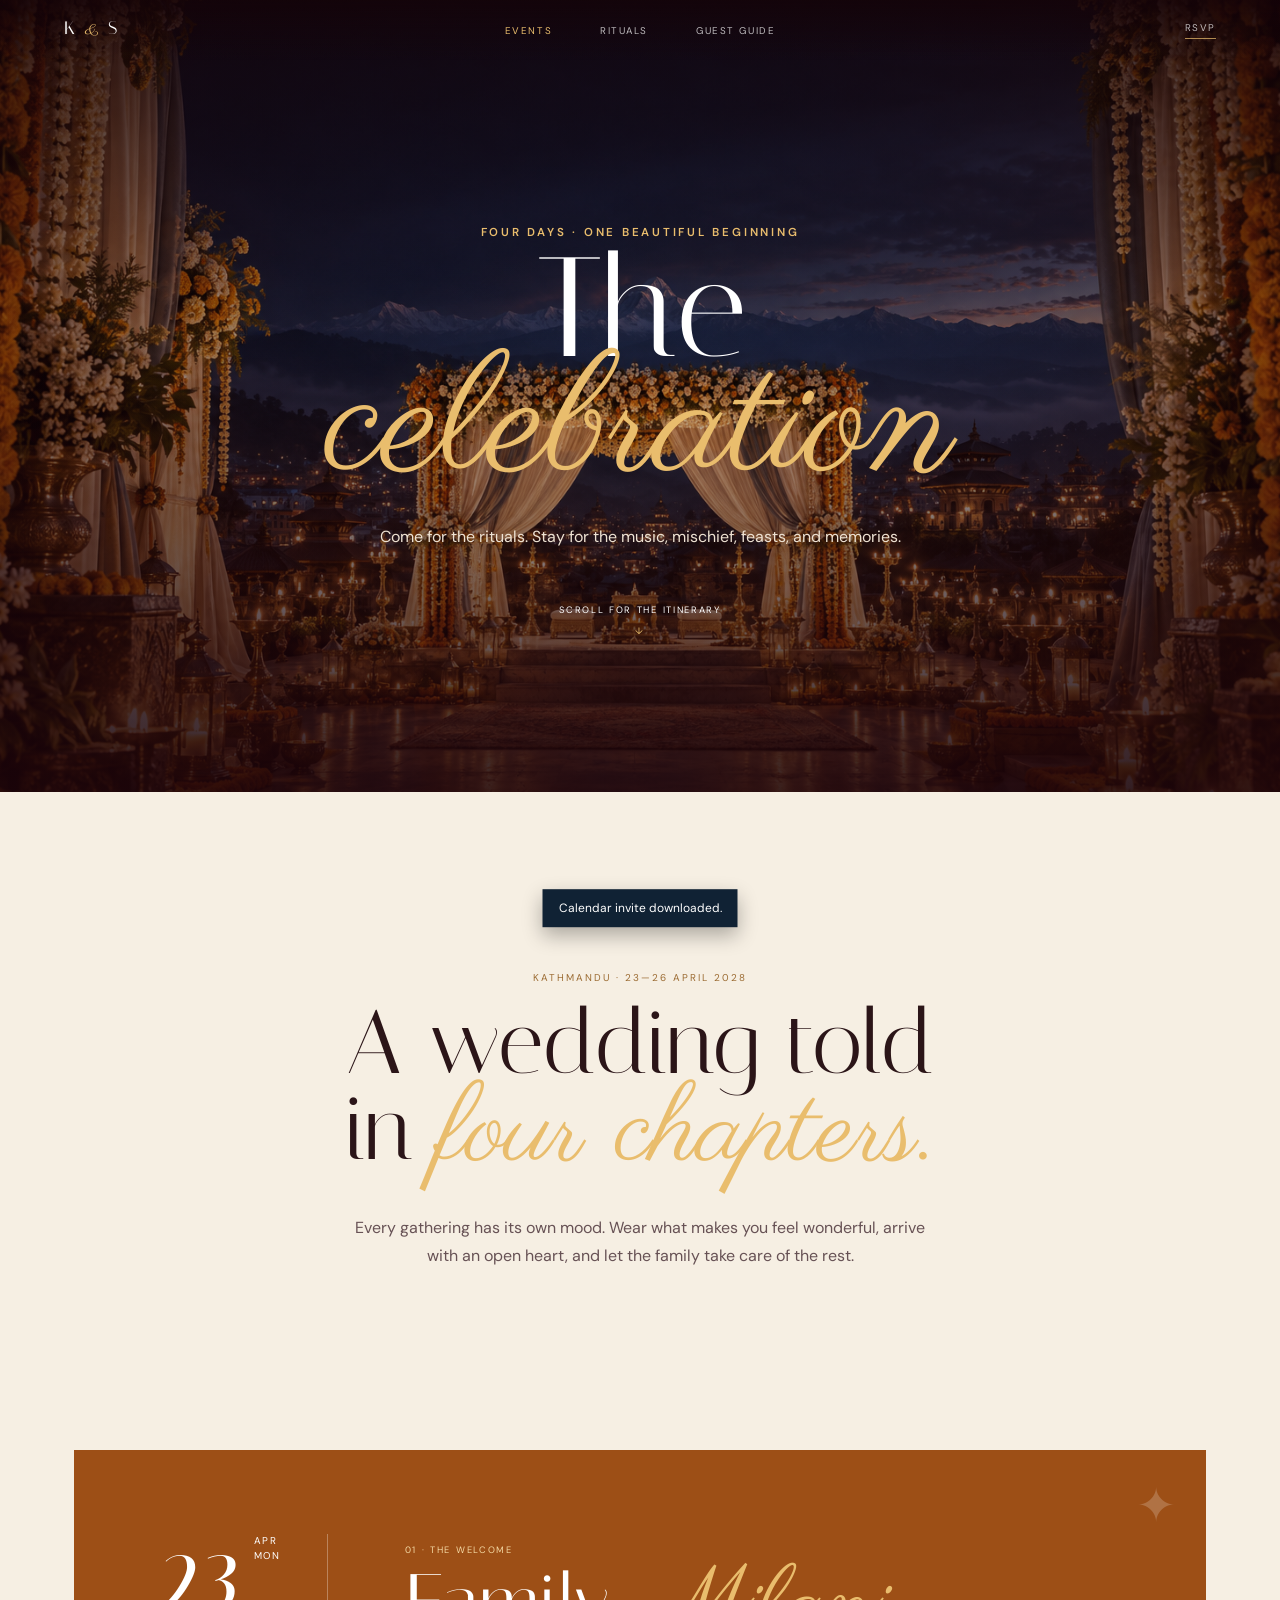
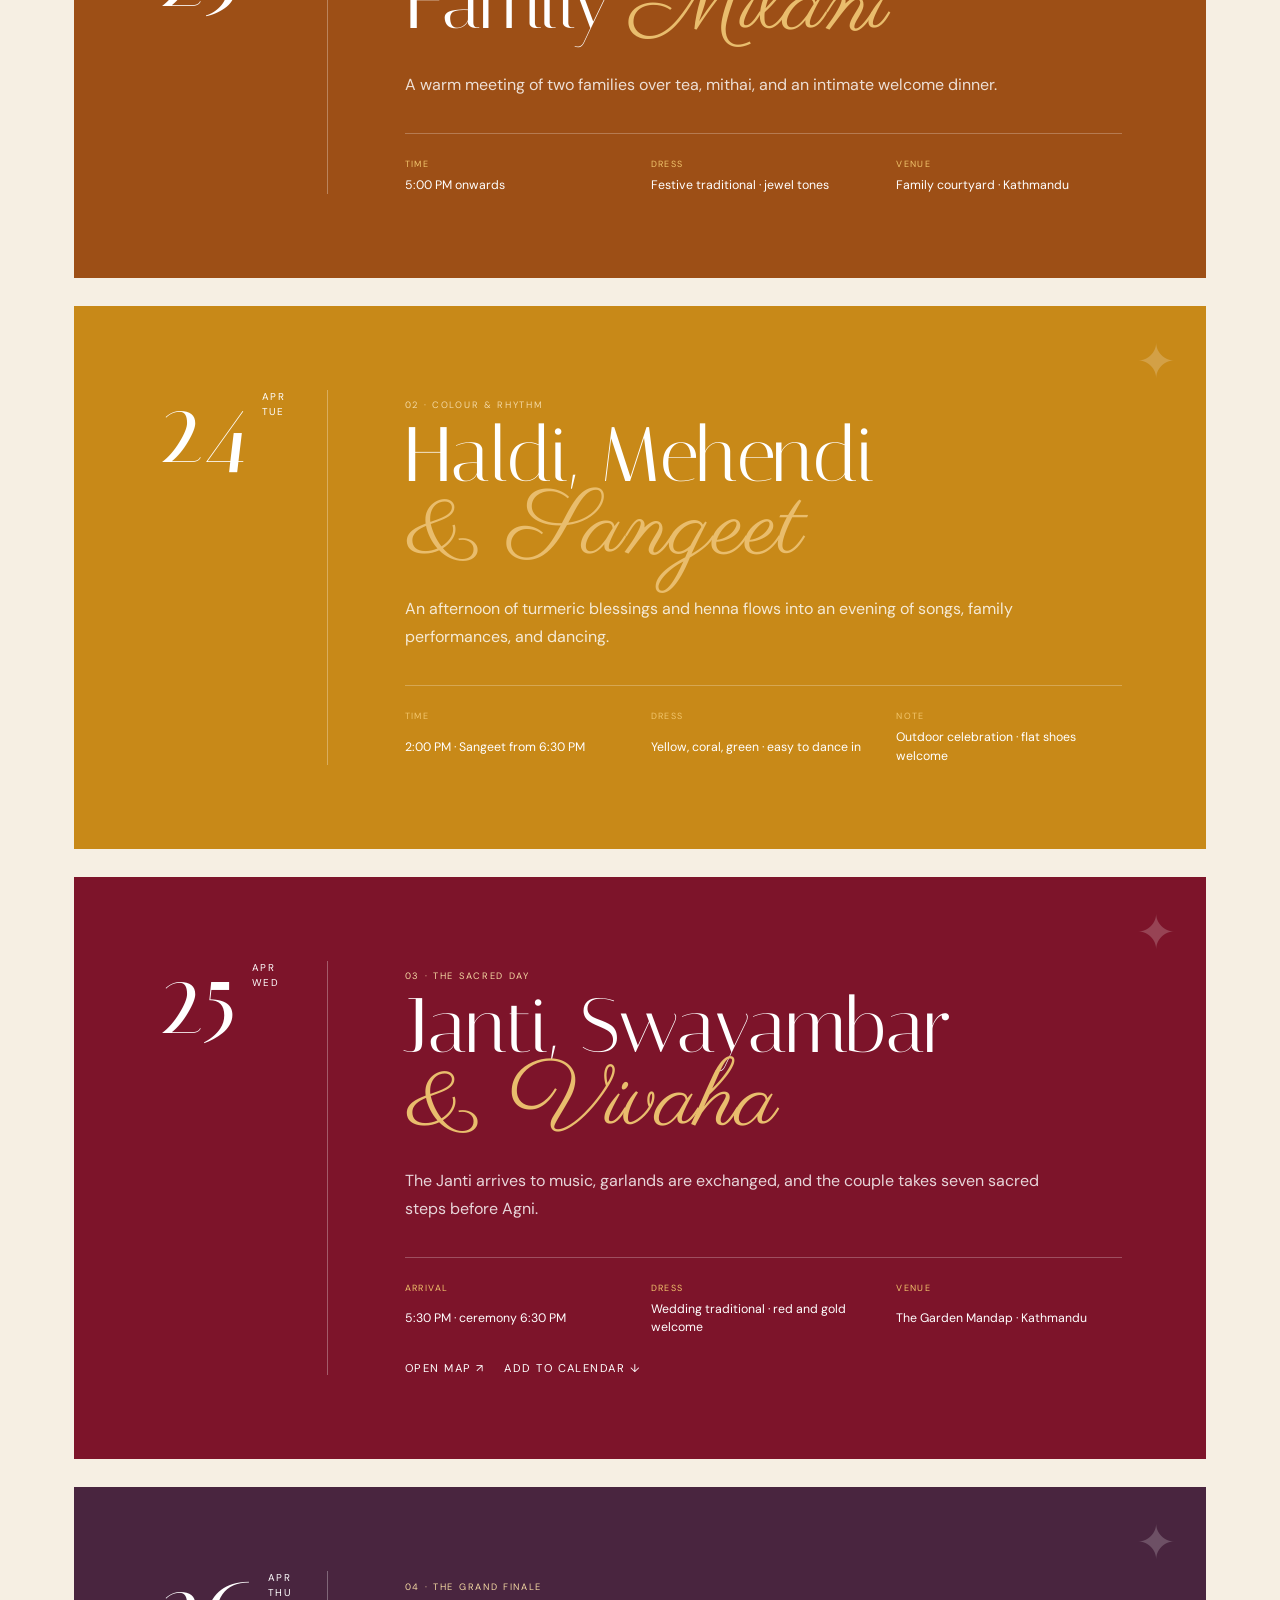
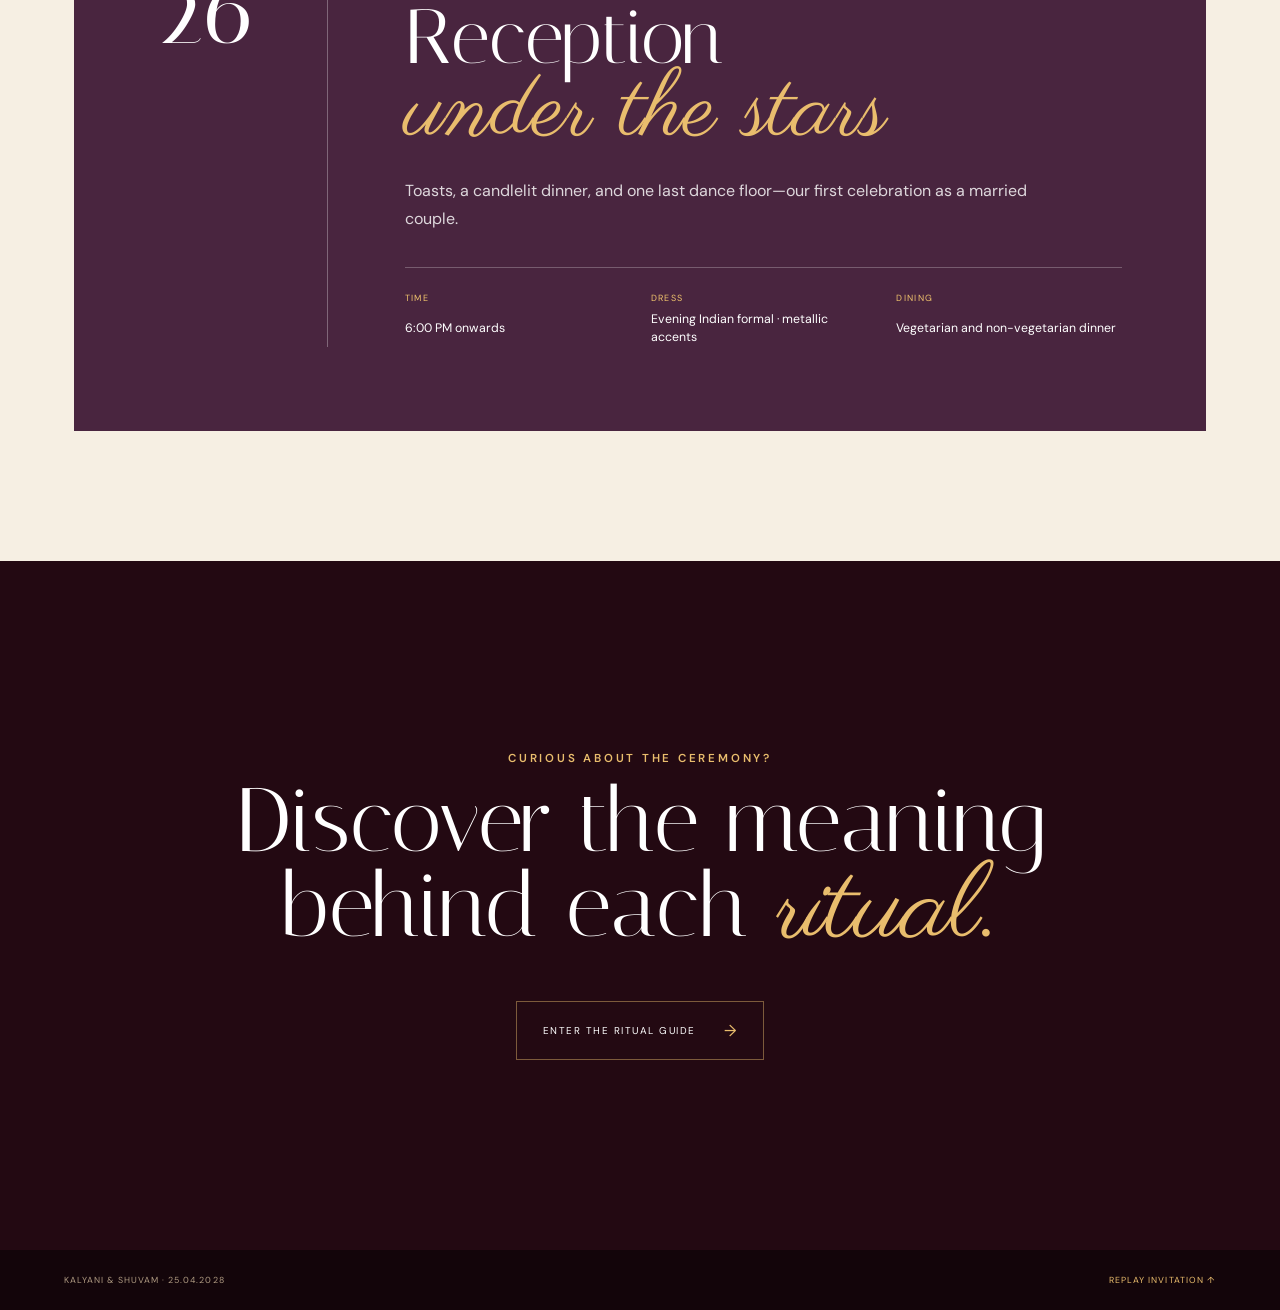
==== events.html @ 0d8ca066 "Expand invitation with rituals and guest guide" ====
<!doctype html>
<html lang="en"><head><meta charset="UTF-8"><meta name="viewport" content="width=device-width,initial-scale=1"><meta name="theme-color" content="#18070c"><meta name="description" content="The celebration schedule for Kalyani and Shuvam's wedding in Kathmandu."><title>The Celebration — Kalyani & Shuvam</title><link rel="preconnect" href="https://fonts.googleapis.com"><link rel="preconnect" href="https://fonts.gstatic.com" crossorigin><link href="https://fonts.googleapis.com/css2?family=DM+Sans:wght@400;500;600&family=Italiana&family=Parisienne&display=swap" rel="stylesheet"><link rel="stylesheet" href="styles.css"></head>
<body class="detail-page">
<header class="site-header"><a class="monogram" href="index.html" aria-label="Invitation home">K <i>&amp;</i> S</a><nav><a class="active" href="events.html">Events</a><a href="rituals.html">Rituals</a><a href="guest-guide.html">Guest guide</a></nav><a class="header-rsvp" href="index.html#rsvpDialog">RSVP</a></header>
<main>
<section class="page-hero events-hero"><div class="hero-wash"></div><div data-reveal><p class="eyebrow">Four days · one beautiful beginning</p><h1>The <em>celebration</em></h1><p>Come for the rituals. Stay for the music, mischief, feasts, and memories.</p><div class="scroll-cue">Scroll for the itinerary <span>↓</span></div></div></section>
<section class="intro-panel" data-reveal><p class="chapter">Kathmandu · 23—26 April 2028</p><h2>A wedding told in <em>four chapters.</em></h2><p>Every gathering has its own mood. Wear what makes you feel wonderful, arrive with an open heart, and let the family take care of the rest.</p></section>
<section class="event-timeline">
<article class="event-card saffron" data-reveal><div class="event-date"><b>23</b><span>APR<br>MON</span></div><div><p class="event-kicker">01 · The welcome</p><h2>Family <em>Milani</em></h2><p>A warm meeting of two families over tea, mithai, and an intimate welcome dinner.</p><dl><div><dt>Time</dt><dd>5:00 PM onwards</dd></div><div><dt>Dress</dt><dd>Festive traditional · jewel tones</dd></div><div><dt>Venue</dt><dd>Family courtyard · Kathmandu</dd></div></dl></div></article>
<article class="event-card turmeric" data-reveal><div class="event-date"><b>24</b><span>APR<br>TUE</span></div><div><p class="event-kicker">02 · Colour & rhythm</p><h2>Haldi, Mehendi <em>&amp; Sangeet</em></h2><p>An afternoon of turmeric blessings and henna flows into an evening of songs, family performances, and dancing.</p><dl><div><dt>Time</dt><dd>2:00 PM · Sangeet from 6:30 PM</dd></div><div><dt>Dress</dt><dd>Yellow, coral, green · easy to dance in</dd></div><div><dt>Note</dt><dd>Outdoor celebration · flat shoes welcome</dd></div></dl></div></article>
<article class="event-card crimson" data-reveal><div class="event-date"><b>25</b><span>APR<br>WED</span></div><div><p class="event-kicker">03 · The sacred day</p><h2>Janti, Swayambar <em>&amp; Vivaha</em></h2><p>The Janti arrives to music, garlands are exchanged, and the couple takes seven sacred steps before Agni.</p><dl><div><dt>Arrival</dt><dd>5:30 PM · ceremony 6:30 PM</dd></div><div><dt>Dress</dt><dd>Wedding traditional · red and gold welcome</dd></div><div><dt>Venue</dt><dd>The Garden Mandap · Kathmandu</dd></div></dl><div class="event-actions"><a href="https://www.google.com/maps/search/?api=1&amp;query=Kathmandu%2C%20Nepal" target="_blank" rel="noopener">Open map ↗</a><button id="calendarButton" type="button">Add to calendar ↓</button></div></div></article>
<article class="event-card plum" data-reveal><div class="event-date"><b>26</b><span>APR<br>THU</span></div><div><p class="event-kicker">04 · The grand finale</p><h2>Reception <em>under the stars</em></h2><p>Toasts, a candlelit dinner, and one last dance floor—our first celebration as a married couple.</p><dl><div><dt>Time</dt><dd>6:00 PM onwards</dd></div><div><dt>Dress</dt><dd>Evening Indian formal · metallic accents</dd></div><div><dt>Dining</dt><dd>Vegetarian and non-vegetarian dinner</dd></div></dl></div></article>
</section>
<section class="page-cta" data-reveal><p class="eyebrow">Curious about the ceremony?</p><h2>Discover the meaning<br>behind each <em>ritual.</em></h2><a class="ornate-link" href="rituals.html">Enter the ritual guide <span>→</span></a></section>
</main><footer><span>Kalyani &amp; Shuvam · 25.04.2028</span><a href="index.html">Replay invitation ↑</a></footer><div class="toast" id="toast" role="status">Calendar invite downloaded.</div><script src="script.js"></script></body></html>
---- styles.css ----
:root {
  --navy: #091420;
  --deep: #111d2b;
  --gold: #f2c66d;
  --cream: #fff8e9;
  --muted: #e2d4b8;
  --serif: "Italiana", serif;
  --script: "Parisienne", cursive;
  --sans: "DM Sans", sans-serif;
}
* {
  box-sizing: border-box;
}
html,
body {
  width: 100%;
  height: 100%;
  margin: 0;
  overflow: hidden;
  background: var(--navy);
  font-family: var(--sans);
}
button,
input,
select {
  font: inherit;
}
button {
  cursor: pointer;
}
button:focus-visible,
input:focus-visible,
select:focus-visible {
  outline: 2px solid var(--gold);
  outline-offset: 4px;
}
.film {
  position: relative;
  width: 100%;
  height: 100%;
  height: 100dvh;
  overflow: hidden;
  color: #fff;
  background: var(--navy);
  isolation: isolate;
}
.scene {
  position: absolute;
  inset: 0;
  z-index: 1;
  display: grid;
  place-items: center;
  opacity: 0;
  pointer-events: none;
  overflow: hidden;
  transition: opacity 1.4s ease;
}
.scene::before {
  content: "";
  position: absolute;
  inset: -6%;
  background: var(--scene-image) center/cover no-repeat;
  transform: scale(1.07);
  filter: saturate(0.83);
  transition:
    transform 9s cubic-bezier(0.16, 0.85, 0.3, 1),
    filter 1.5s;
}
.scene::after {
  content: "";
  position: absolute;
  inset: 0;
  background:
    linear-gradient(
      90deg,
      rgba(3, 11, 20, 0.67),
      rgba(3, 11, 20, 0.13) 58%,
      rgba(3, 11, 20, 0.44)
    ),
    linear-gradient(
      0deg,
      rgba(3, 11, 20, 0.74),
      transparent 55%,
      rgba(3, 11, 20, 0.3)
    );
  pointer-events: none;
}
.scene.active {
  opacity: 1;
  pointer-events: auto;
  z-index: 2;
}
.scene.active::before {
  transform: scale(1.01);
  filter: saturate(1.04);
}
.cover {
  background:
    radial-gradient(circle at 50% 110%, #1f4058, transparent 45%),
    linear-gradient(145deg, #07121e, #182c40);
}
.cover::before,
.cover::after {
  display: none;
}
.scene-one {
  --scene-image: url("assets/wedding-hero.png");
}
.scene-two {
  --scene-image: url("assets/ritual-hands.png");
}
.scene-three {
  --scene-image: url("assets/mandap-night.png");
}
.finale {
  --scene-image: url("assets/mandap-night.png");
}
.scene-three::after {
  background: radial-gradient(
    circle,
    rgba(7, 18, 31, 0.1),
    rgba(3, 11, 20, 0.78) 82%
  );
}
.finale::before {
  filter: brightness(0.76) saturate(0.8);
}
.finale::after {
  background:
    linear-gradient(0deg, rgba(2, 10, 20, 0.78), rgba(2, 10, 20, 0.35)),
    radial-gradient(circle, transparent, rgba(2, 10, 20, 0.65));
}
.scene-copy {
  position: relative;
  z-index: 3;
  max-width: min(87vw, 780px);
  text-align: center;
  opacity: 0;
  transform: translateY(23px);
  transition:
    opacity 0.8s 0.48s ease,
    transform 0.8s 0.48s ease;
}
.scene.active .scene-copy {
  opacity: 1;
  transform: none;
}
.centered {
  margin-top: -1vh;
}
.left-copy {
  justify-self: start;
  text-align: left;
  margin-left: clamp(28px, 11vw, 170px);
  max-width: min(76vw, 490px);
}
.eyebrow {
  margin: 0 0 14px;
  text-transform: uppercase;
  letter-spacing: 0.24em;
  font-size: clamp(0.56rem, 1.2vw, 0.72rem);
  font-weight: 600;
  color: var(--gold);
}
.line-small {
  margin: 0 0 11px;
  font-family: var(--serif);
  font-size: clamp(1.15rem, 2.2vw, 1.6rem);
  color: #f2eee3;
}
h1,
h2 {
  margin: 0;
  font-family: var(--serif);
  font-weight: 400;
  line-height: 0.92;
  text-wrap: balance;
}
h1 {
  font-size: clamp(3.6rem, 9vw, 8.8rem);
}
h2 {
  font-size: clamp(3.4rem, 7vw, 6.7rem);
}
h1 em,
h2 em,
.cover-names em {
  font-family: var(--script);
  font-style: normal;
  color: var(--gold);
  font-size: 1.2em;
}
.body-copy {
  margin: 22px 0 0;
  max-width: 440px;
  color: #e7e6df;
  font-size: clamp(0.85rem, 1.7vw, 1rem);
  line-height: 1.75;
}
.scene-number {
  position: absolute;
  z-index: 3;
  bottom: clamp(19px, 4vh, 48px);
  left: clamp(23px, 5vw, 65px);
  margin: 0;
  color: rgba(255, 255, 255, 0.66);
  font-size: 0.6rem;
  letter-spacing: 0.18em;
  text-transform: uppercase;
}
.cover-copy {
  z-index: 4;
}
.cover-names {
  font-family: var(--serif);
  font-size: clamp(3.4rem, 9vw, 8.3rem);
  line-height: 0.96;
  margin: 0 0 clamp(32px, 6vh, 64px);
  text-shadow: 0 10px 35px rgba(0, 0, 0, 0.25);
}
.wax-seal {
  width: 92px;
  height: 92px;
  border-radius: 50%;
  border: 1px solid var(--gold);
  background: radial-gradient(circle at 38% 30%, #e2b55e, #9e6b28);
  color: #fff7df;
  font-size: 1.8rem;
  box-shadow:
    0 0 0 8px rgba(235, 194, 103, 0.08),
    0 0 36px rgba(239, 190, 85, 0.2);
  transition:
    transform 0.35s,
    box-shadow 0.35s;
}
.wax-seal:hover {
  transform: scale(1.1);
  box-shadow:
    0 0 0 12px rgba(235, 194, 103, 0.1),
    0 0 56px rgba(239, 190, 85, 0.35);
}
.tap {
  margin: 21px 0 0;
  text-transform: uppercase;
  font-size: 0.62rem;
  letter-spacing: 0.22em;
  color: #d9d9d4;
}
.cover-orbit {
  position: absolute;
  left: 50%;
  top: 50%;
  border-radius: 50%;
  border: 1px solid rgba(239, 198, 111, 0.17);
  transform: translate(-50%, -50%);
  animation: spin 24s linear infinite;
}
.orbit-one {
  width: min(78vw, 720px);
  aspect-ratio: 1;
}
.orbit-two {
  width: min(52vw, 480px);
  aspect-ratio: 1;
  animation-duration: 15s;
  animation-direction: reverse;
}
.cover-orbit::after {
  content: "✦";
  position: absolute;
  top: 3%;
  left: 19%;
  color: var(--gold);
  font-size: 0.65rem;
}
.orbit-two::after {
  top: 89%;
  left: 69%;
}
.progress {
  position: absolute;
  z-index: 10;
  display: flex;
  gap: 7px;
  top: max(22px, env(safe-area-inset-top));
  left: 50%;
  transform: translateX(-50%);
  width: min(38vw, 280px);
}
.progress i {
  display: block;
  flex: 1;
  height: 2px;
  background: rgba(255, 255, 255, 0.25);
  overflow: hidden;
}
.progress i::after {
  content: "";
  display: block;
  width: 0;
  height: 100%;
  background: var(--gold);
}
.film.playing .progress i.done::after {
  width: 100%;
  transition: width 0.4s;
}
.film.playing .progress i.current::after {
  width: 100%;
  transition: width 6.5s linear;
}
.sound {
  position: absolute;
  z-index: 10;
  right: clamp(20px, 4vw, 48px);
  top: max(17px, env(safe-area-inset-top));
  border: 0;
  background: none;
  color: #fff;
  text-transform: uppercase;
  letter-spacing: 0.13em;
  font-size: 0.59rem;
  padding: 6px;
}
.sound span {
  font-size: 1rem;
  color: var(--gold);
  padding-right: 5px;
}
.petals {
  position: absolute;
  z-index: 7;
  inset: -10% 0 0;
  pointer-events: none;
}
.petals i {
  position: absolute;
  width: 9px;
  height: 13px;
  border-radius: 100% 0 100% 0;
  background: var(--gold);
  opacity: 0;
  filter: blur(0.1px);
  animation: petal 7s linear infinite;
}
.petals i:nth-child(1) {
  left: 8%;
  animation-delay: -2s;
}
.petals i:nth-child(2) {
  left: 23%;
  animation-delay: -5s;
  background: #f7e1a6;
}
.petals i:nth-child(3) {
  left: 42%;
  animation-delay: -0.5s;
}
.petals i:nth-child(4) {
  left: 61%;
  animation-delay: -3.8s;
  background: #f7e1a6;
}
.petals i:nth-child(5) {
  left: 76%;
  animation-delay: -6.2s;
}
.petals i:nth-child(6) {
  left: 89%;
  animation-delay: -1.4s;
  background: #f7e1a6;
}
.petals i:nth-child(7) {
  left: 33%;
  animation-delay: -4.5s;
}
.film-grain {
  position: absolute;
  z-index: 9;
  inset: 0;
  opacity: 0.09;
  pointer-events: none;
  background-image: url("data:image/svg+xml,%3Csvg viewBox='0 0 180 180' xmlns='http://www.w3.org/2000/svg'%3E%3Cfilter id='n'%3E%3CfeTurbulence type='fractalNoise' baseFrequency='.9' numOctaves='4' stitchTiles='stitch'/%3E%3C/filter%3E%3Crect width='100%25' height='100%25' filter='url(%23n)' opacity='.8'/%3E%3C/svg%3E");
  mix-blend-mode: soft-light;
}
.date-big {
  font-family: var(--serif);
  font-size: clamp(3.8rem, 9vw, 8rem);
  line-height: 0.9;
  margin: 0;
  color: #fff;
}
.date-big span {
  font-family: var(--script);
  font-size: 1.3em;
  color: var(--gold);
}
.nepali-date {
  margin: 16px 0 24px;
  text-transform: uppercase;
  letter-spacing: 0.17em;
  color: #ddd5c7;
  font-size: 0.67rem;
}
.event-whisper {
  display: flex;
  align-items: center;
  justify-content: center;
  gap: 12px;
  margin: 10px auto;
  color: #fff;
  font-size: clamp(0.67rem, 1.4vw, 0.8rem);
  letter-spacing: 0.06em;
}
.event-whisper i {
  height: 1px;
  width: 23px;
  background: var(--gold);
}
.finale-copy {
  margin-top: 1vh;
}
.finale .body-copy {
  margin-left: auto;
  margin-right: auto;
}
.body-copy small {
  font-size: 0.68rem;
  color: #d4c7ad;
}
.actions {
  display: flex;
  justify-content: center;
  gap: 10px;
  margin-top: 28px;
}
.action {
  border: 1px solid transparent;
  padding: 13px 21px;
  text-transform: uppercase;
  letter-spacing: 0.13em;
  font-size: 0.62rem;
  font-weight: 600;
  transition:
    transform 0.25s,
    background 0.25s;
}
.action:hover {
  transform: translateY(-3px);
}
.action-primary {
  background: var(--gold);
  color: #142233;
}
.action-outline {
  background: rgba(7, 17, 27, 0.22);
  border-color: rgba(255, 255, 255, 0.62);
  color: #fff;
}
.replay {
  margin-top: 17px;
  background: none;
  border: 0;
  color: #f0d49a;
  font-size: 0.64rem;
  letter-spacing: 0.13em;
}
.next {
  position: absolute;
  z-index: 10;
  right: clamp(20px, 4vw, 48px);
  bottom: clamp(18px, 4vh, 45px);
  display: none;
  align-items: center;
  gap: 9px;
  color: #fff;
  background: none;
  border: 0;
  font-size: 0.57rem;
  letter-spacing: 0.16em;
  text-transform: uppercase;
}
.next i {
  font-style: normal;
  color: var(--gold);
  font-size: 1rem;
  animation: bounce 1.3s infinite;
}
.film.playing .next {
  display: flex;
}
.film.finished .next {
  display: none;
}
dialog {
  width: min(94vw, 460px);
  border: 0;
  padding: clamp(28px, 5vw, 48px);
  background: #fff9ee;
  color: var(--deep);
  box-shadow: 0 24px 80px rgba(0, 0, 0, 0.4);
}
dialog::backdrop {
  background: rgba(2, 9, 16, 0.77);
  backdrop-filter: blur(4px);
}
dialog h2 {
  font-size: clamp(2.6rem, 7vw, 4.3rem);
}
dialog .eyebrow {
  color: #a97926;
}
.dialog-close {
  position: absolute;
  right: 16px;
  top: 10px;
  border: 0;
  background: none;
  color: var(--deep);
  font-size: 2rem;
}
form {
  display: grid;
  gap: 13px;
  margin-top: 24px;
  text-align: left;
}
label {
  display: grid;
  gap: 5px;
  color: #4f5b64;
  font-size: 0.68rem;
  letter-spacing: 0.08em;
}
input,
select {
  width: 100%;
  border: 1px solid #d7c9ad;
  background: #fffdf7;
  color: var(--deep);
  padding: 11px;
  border-radius: 0;
}
.form-note {
  margin: 0;
  color: #72808a;
  font-size: 0.68rem;
  line-height: 1.45;
}
.toast {
  position: fixed;
  z-index: 50;
  left: 50%;
  bottom: 26px;
  transform: translate(-50%, 140%);
  padding: 11px 16px;
  color: #fff;
  background: #102234;
  font-size: 0.75rem;
  box-shadow: 0 8px 20px rgba(0, 0, 0, 0.3);
  transition: transform 0.3s;
}
.toast.show {
  transform: translate(-50%, 0);
}
@keyframes spin {
  to {
    transform: translate(-50%, -50%) rotate(360deg);
  }
}
@keyframes petal {
  0% {
    transform: translate3d(0, -10vh, 0) rotate(0);
    opacity: 0;
  }
  12% {
    opacity: 0.8;
  }
  100% {
    transform: translate3d(11vw, 110vh, 0) rotate(520deg);
    opacity: 0;
  }
}
@keyframes bounce {
  50% {
    transform: translateY(5px);
  }
}
@media (max-width: 600px) {
  .cover-names {
    max-width: 290px;
    margin-left: auto;
    margin-right: auto;
  }
  .left-copy {
    margin-left: 26px;
  }
  .scene-two::before {
    background-position: 64% center;
  }
  .scene-number {
    font-size: 0.52rem;
  }
  .progress {
    width: 42vw;
  }
  .actions {
    flex-direction: column;
    max-width: 220px;
    margin-left: auto;
    margin-right: auto;
  }
  .sound {
    right: 14px;
  }
  .next {
    right: 14px;
  }
  .details-copy {
    margin-top: -5vh;
  }
  .event-whisper {
    gap: 8px;
  }
  .date-big {
    font-size: clamp(3.2rem, 16vw, 5.6rem);
  }
}

.final-links{display:flex;justify-content:center;gap:18px;margin-top:18px}.final-links a,.final-links button{border:0;background:none;color:#ead6ad;text-transform:uppercase;letter-spacing:.12em;font-size:.55rem;text-decoration:none;padding:5px}
.detail-page{height:auto;min-height:100%;overflow:auto;background:#f6efe3;color:#2b1518}.detail-page main{overflow:hidden}.site-header{position:fixed;z-index:30;top:0;left:0;width:100%;display:grid;grid-template-columns:1fr auto 1fr;align-items:center;padding:18px clamp(22px,5vw,70px);color:#fff;background:linear-gradient(rgba(20,3,8,.72),transparent);mix-blend-mode:normal}.site-header a{color:inherit;text-decoration:none}.monogram{font-family:var(--serif);font-size:1.1rem;letter-spacing:.12em}.monogram i{font-family:var(--script);font-weight:400;color:var(--gold)}.site-header nav{display:flex;gap:clamp(18px,4vw,48px)}.site-header nav a,.header-rsvp{text-transform:uppercase;letter-spacing:.16em;font-size:.61rem;opacity:.72}.site-header nav a:hover,.site-header nav a.active{opacity:1;color:var(--gold)}.header-rsvp{justify-self:end;border-bottom:1px solid var(--gold);padding-bottom:4px}.page-hero{position:relative;height:min(88vh,840px);min-height:620px;display:grid;place-items:center;text-align:center;color:#fff;background:center/cover no-repeat fixed;isolation:isolate}.events-hero{background-image:url('assets/mandap-night.png')}.ritual-hero{background-image:url('assets/ritual-hands.png');background-position:55% center}.guide-hero{background-image:url('assets/wedding-hero.png')}.hero-wash{position:absolute;inset:0;z-index:-1;background:linear-gradient(0deg,rgba(28,4,10,.82),rgba(28,4,10,.12) 58%,rgba(20,3,8,.68)),radial-gradient(circle,transparent,rgba(19,3,8,.5))}.page-hero>div:last-child{max-width:900px;padding:90px 24px 20px}.page-hero h1{font-size:clamp(4.2rem,11vw,10rem);line-height:.78}.page-hero h1 em,.detail-page h2 em{font-family:var(--script);font-weight:400;font-style:normal;color:var(--gold)}.page-hero>div>p:last-of-type{max-width:540px;margin:28px auto 0;line-height:1.7;color:#eee2d3}.scroll-cue{margin-top:54px;text-transform:uppercase;letter-spacing:.18em;font-size:.58rem}.scroll-cue span{display:block;margin-top:9px;color:var(--gold);animation:bounce 1.4s infinite}.intro-panel,.ritual-intro{max-width:960px;margin:auto;padding:clamp(90px,14vw,180px) 24px;text-align:center}.chapter{margin:0 0 18px;text-transform:uppercase;letter-spacing:.2em;color:#9b6b32;font-size:.62rem}.intro-panel h2,.page-cta h2{font-family:var(--serif);font-size:clamp(3rem,7vw,6.3rem);font-weight:400;line-height:.92;margin:0}.intro-panel>p:last-child{max-width:590px;margin:30px auto 0;line-height:1.8;color:#675255}.event-timeline{max-width:1180px;margin:0 auto;padding:0 24px 130px;display:grid;gap:28px}.event-card{position:relative;display:grid;grid-template-columns:170px 1fr;gap:clamp(26px,6vw,90px);padding:clamp(38px,7vw,84px);color:#fff;overflow:hidden}.event-card::after{content:'✦';position:absolute;right:30px;top:24px;color:rgba(255,255,255,.2);font-size:3rem}.event-card.saffron{background:#9d4f16}.event-card.turmeric{background:#c88918}.event-card.crimson{background:#7d142a}.event-card.plum{background:#49253f}.event-date{display:flex;align-items:flex-start;gap:14px;border-right:1px solid rgba(255,255,255,.3)}.event-date b{font-family:var(--serif);font-size:clamp(4rem,8vw,7rem);font-weight:400;line-height:.75}.event-date span{font-size:.62rem;line-height:1.5;letter-spacing:.15em}.event-kicker{text-transform:uppercase;letter-spacing:.18em;font-size:.58rem;color:#f4d9a4}.event-card h2{font-family:var(--serif);font-size:clamp(2.8rem,6vw,5.4rem);font-weight:400;line-height:.9;margin:10px 0 22px}.event-card>div:last-child>p:not(.event-kicker){max-width:650px;line-height:1.75;color:rgba(255,255,255,.82)}.event-card dl{display:grid;grid-template-columns:repeat(3,1fr);gap:20px;margin:34px 0 0;padding-top:24px;border-top:1px solid rgba(255,255,255,.25)}.event-card dl div{display:grid;gap:6px}.event-card dt{text-transform:uppercase;letter-spacing:.15em;font-size:.56rem;color:#f2c66d}.event-card dd{margin:0;font-size:.77rem;line-height:1.5}.event-actions{display:flex;gap:20px;margin-top:25px}.event-actions a,.event-actions button,.text-link{border:0;background:none;color:#fff;font-size:.7rem;text-transform:uppercase;letter-spacing:.13em;text-decoration:none;padding:0}.page-cta{padding:clamp(100px,15vw,190px) 24px;background:#230912;color:#fff;text-align:center}.ornate-link{display:inline-flex;align-items:center;gap:28px;margin-top:40px;padding:18px 26px;border:1px solid rgba(233,189,109,.45);color:#fff;text-transform:uppercase;letter-spacing:.15em;font-size:.62rem;text-decoration:none}.ornate-link span{color:var(--gold);font-size:1rem}.detail-page footer{display:flex;justify-content:space-between;padding:24px clamp(22px,5vw,70px);background:#13050a;color:#af9b82;text-transform:uppercase;letter-spacing:.12em;font-size:.55rem}.detail-page footer a{color:var(--gold);text-decoration:none}.ritual-intro{display:flex;align-items:center;justify-content:center;gap:30px;max-width:820px}.ritual-intro p{font-family:var(--serif);font-size:clamp(1.3rem,2.7vw,2rem);line-height:1.55;margin:0}.sun-mark{color:#b37b2a;font-size:3rem}.ritual-grid{display:grid;grid-template-columns:repeat(2,1fr);max-width:1180px;margin:0 auto;padding:0 24px 140px}.ritual-grid article{min-height:430px;padding:clamp(36px,6vw,72px);border:1px solid #d8c8b5;margin:-1px 0 0 -1px}.ritual-grid article>span{font-family:var(--serif);font-size:3rem;color:#ae7b33}.ritual-grid article>p:first-of-type{text-transform:uppercase;letter-spacing:.18em;font-size:.57rem;color:#9e7551}.ritual-grid h2{font-family:var(--serif);font-size:clamp(2.8rem,5vw,4.5rem);font-weight:400;margin:10px 0}.ritual-line{width:50px;height:1px;background:#b47b35;margin:22px 0}.ritual-grid article>p:last-child{line-height:1.8;color:#6b5657}.seven-vows{display:grid;grid-template-columns:1fr 1fr;gap:80px;padding:clamp(80px,12vw,160px) max(24px,calc((100vw - 1120px)/2));background:#7d142a;color:#fff}.seven-vows h2{font-family:var(--serif);font-size:clamp(3rem,6vw,5.5rem);font-weight:400;line-height:.95}.seven-vows ol{margin:0;padding:0;list-style:none;counter-reset:vows}.seven-vows li{counter-increment:vows;padding:15px 0;border-bottom:1px solid rgba(255,255,255,.2);font-family:var(--serif);font-size:1.25rem}.seven-vows li::before{content:'0' counter(vows);display:inline-block;width:48px;color:var(--gold);font-family:var(--sans);font-size:.58rem;letter-spacing:.1em}.guide-grid{max-width:1180px;margin:0 auto;padding:clamp(100px,13vw,160px) 24px;display:grid;grid-template-columns:repeat(2,1fr)}.guide-feature{padding:clamp(35px,6vw,70px);border:1px solid #d7c4ad;margin:-1px 0 0 -1px}.guide-feature h2,.faq h2{font-family:var(--serif);font-size:clamp(2.6rem,5vw,4.6rem);line-height:.95;font-weight:400;margin:0 0 25px}.guide-feature>p:not(.chapter){line-height:1.8;color:#6d5758}.guide-feature small{display:block;margin-top:24px;color:#8b7572;line-height:1.6}.palette{display:flex;gap:12px;margin:28px 0}.palette i{width:42px;height:42px;border-radius:50%;background:var(--c);box-shadow:inset 0 0 0 4px rgba(255,255,255,.25)}.text-link{display:inline-block;color:#7d142a;border-bottom:1px solid #b47b35;padding-bottom:4px;margin-top:16px}.food-notes{display:flex;flex-wrap:wrap;gap:8px;margin-top:26px}.food-notes span{padding:9px 12px;background:#eadfcf;font-size:.66rem}.guide-feature blockquote{font-family:var(--script);font-size:2rem;color:#9b672a;margin:30px 0 0}.faq{max-width:840px;margin:0 auto;padding:0 24px 140px}.faq>p,.faq>h2{text-align:center}.faq details{border-bottom:1px solid #cfbda8;padding:24px 0}.faq summary{cursor:pointer;font-family:var(--serif);font-size:1.35rem;list-style:none}.faq summary::after{content:'+';float:right;color:#9b672a}.faq details[open] summary::after{content:'−'}.faq details p{line-height:1.75;color:#6c5859;max-width:700px}
[data-reveal]{opacity:0;transform:translateY(28px);transition:opacity .9s ease,transform .9s ease}[data-reveal].revealed{opacity:1;transform:none}
@media(max-width:760px){.site-header{grid-template-columns:1fr auto}.site-header nav{position:fixed;bottom:0;left:0;width:100%;justify-content:space-around;gap:0;padding:15px 12px;background:#21070e}.header-rsvp{display:none}.page-hero{background-attachment:scroll;min-height:560px}.event-card{grid-template-columns:1fr}.event-date{border-right:0;border-bottom:1px solid rgba(255,255,255,.3);padding-bottom:24px}.event-card dl{grid-template-columns:1fr}.ritual-grid,.guide-grid,.seven-vows{grid-template-columns:1fr}.ritual-grid article{min-height:0}.ritual-intro{flex-direction:column}.detail-page footer{padding-bottom:82px}.final-links{gap:10px;flex-wrap:wrap}}
@media (prefers-reduced-motion: reduce) {
  .scene,
  .scene::before,
  .scene-copy,
  .progress i::after {
    transition-duration: 0.01ms !important;
  }
  .cover-orbit,
  .petals i,
  .next i {
    animation: none;
  }
  .scene::before {
    transform: scale(1.01);
  }
  .scene-copy {
    opacity: 1;
    transform: none;
  }
}

/* Contemporary Nepali editorial layer */
:root {
  --navy: #18070c;
  --deep: #270912;
  --gold: #e9bd6d;
}
.cover {
  --scene-image: url("assets/wedding-hero.png");
  background: #18070c;
}
.cover::before {
  display: block;
  filter: saturate(0.9) brightness(0.8);
}
.cover::after {
  display: block;
  background: linear-gradient(0deg, rgba(22, 3, 9, 0.88), rgba(22, 3, 9, 0.12) 48%, rgba(22, 3, 9, 0.68)),
    radial-gradient(circle at 50% 45%, transparent 15%, rgba(17, 2, 7, 0.58) 88%);
}
.cover-names { text-shadow: 0 10px 35px rgba(0, 0, 0, 0.5); }
.cover-date,
.cover-place {
  position: absolute;
  z-index: 4;
  bottom: clamp(22px, 4vh, 48px);
  font-size: 0.58rem;
  letter-spacing: 0.22em;
  text-transform: uppercase;
  color: rgba(255, 255, 255, 0.78);
}
.cover-date { left: clamp(23px, 5vw, 65px); }
.cover-place { right: clamp(23px, 5vw, 65px); }
.countdown {
  display: flex;
  justify-content: center;
  gap: clamp(14px, 4vw, 38px);
  margin: 26px auto 0;
}
.countdown span { display: grid; gap: 3px; min-width: 44px; }
.countdown b { font-family: var(--serif); font-size: clamp(1.45rem, 3.5vw, 2.4rem); font-weight: 400; color: #fff; }
.countdown small { text-transform: uppercase; letter-spacing: 0.17em; font-size: 0.48rem; color: var(--gold); }
.actions { flex-wrap: wrap; }
.action { display: inline-flex; align-items: center; justify-content: center; text-decoration: none; }
@media (max-width: 600px) {
  .cover::before { background-position: 58% center; }
  .cover-place { display: none; }
  .countdown { gap: 10px; }
  .countdown span { min-width: 42px; }
}
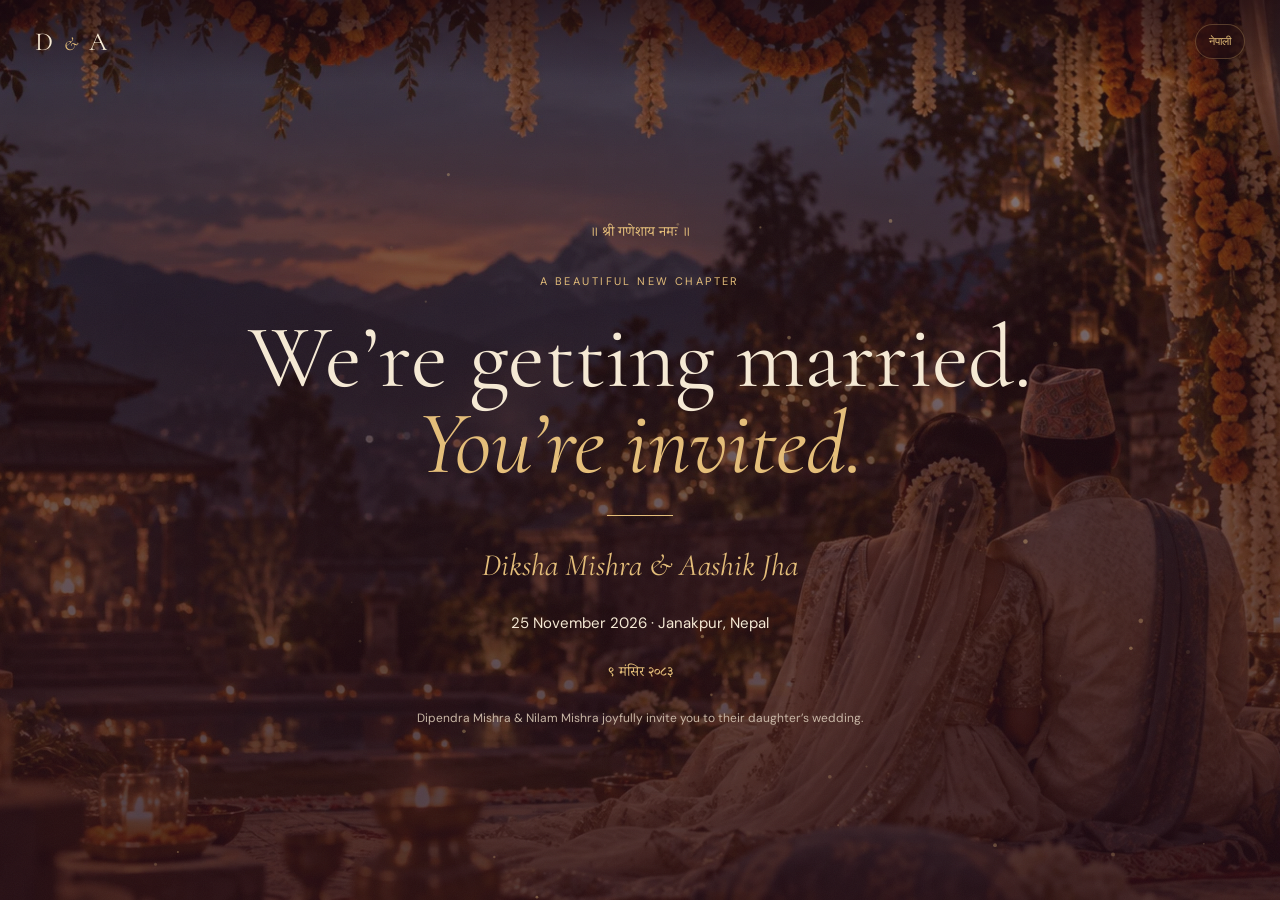
==== commit e3d929cf: "Rebuild Diksha and Aashik invitation with bilingual cinematic guest versions" ====
--- a/events.html
+++ b/events.html
@@ -1,15 +1 @@
-<!doctype html>
-<html lang="en"><head><meta charset="UTF-8"><meta name="viewport" content="width=device-width,initial-scale=1"><meta name="theme-color" content="#18070c"><meta name="description" content="The celebration schedule for Kalyani and Shuvam's wedding in Kathmandu."><title>The Celebration — Kalyani & Shuvam</title><link rel="preconnect" href="https://fonts.googleapis.com"><link rel="preconnect" href="https://fonts.gstatic.com" crossorigin><link href="https://fonts.googleapis.com/css2?family=DM+Sans:wght@400;500;600&family=Italiana&family=Parisienne&display=swap" rel="stylesheet"><link rel="stylesheet" href="styles.css"></head>
-<body class="detail-page">
-<header class="site-header"><a class="monogram" href="index.html" aria-label="Invitation home">K <i>&amp;</i> S</a><nav><a class="active" href="events.html">Events</a><a href="rituals.html">Rituals</a><a href="guest-guide.html">Guest guide</a></nav><a class="header-rsvp" href="index.html#rsvpDialog">RSVP</a></header>
-<main>
-<section class="page-hero events-hero"><div class="hero-wash"></div><div data-reveal><p class="eyebrow">Four days · one beautiful beginning</p><h1>The <em>celebration</em></h1><p>Come for the rituals. Stay for the music, mischief, feasts, and memories.</p><div class="scroll-cue">Scroll for the itinerary <span>↓</span></div></div></section>
-<section class="intro-panel" data-reveal><p class="chapter">Kathmandu · 23—26 April 2028</p><h2>A wedding told in <em>four chapters.</em></h2><p>Every gathering has its own mood. Wear what makes you feel wonderful, arrive with an open heart, and let the family take care of the rest.</p></section>
-<section class="event-timeline">
-<article class="event-card saffron" data-reveal><div class="event-date"><b>23</b><span>APR<br>MON</span></div><div><p class="event-kicker">01 · The welcome</p><h2>Family <em>Milani</em></h2><p>A warm meeting of two families over tea, mithai, and an intimate welcome dinner.</p><dl><div><dt>Time</dt><dd>5:00 PM onwards</dd></div><div><dt>Dress</dt><dd>Festive traditional · jewel tones</dd></div><div><dt>Venue</dt><dd>Family courtyard · Kathmandu</dd></div></dl></div></article>
-<article class="event-card turmeric" data-reveal><div class="event-date"><b>24</b><span>APR<br>TUE</span></div><div><p class="event-kicker">02 · Colour & rhythm</p><h2>Haldi, Mehendi <em>&amp; Sangeet</em></h2><p>An afternoon of turmeric blessings and henna flows into an evening of songs, family performances, and dancing.</p><dl><div><dt>Time</dt><dd>2:00 PM · Sangeet from 6:30 PM</dd></div><div><dt>Dress</dt><dd>Yellow, coral, green · easy to dance in</dd></div><div><dt>Note</dt><dd>Outdoor celebration · flat shoes welcome</dd></div></dl></div></article>
-<article class="event-card crimson" data-reveal><div class="event-date"><b>25</b><span>APR<br>WED</span></div><div><p class="event-kicker">03 · The sacred day</p><h2>Janti, Swayambar <em>&amp; Vivaha</em></h2><p>The Janti arrives to music, garlands are exchanged, and the couple takes seven sacred steps before Agni.</p><dl><div><dt>Arrival</dt><dd>5:30 PM · ceremony 6:30 PM</dd></div><div><dt>Dress</dt><dd>Wedding traditional · red and gold welcome</dd></div><div><dt>Venue</dt><dd>The Garden Mandap · Kathmandu</dd></div></dl><div class="event-actions"><a href="https://www.google.com/maps/search/?api=1&amp;query=Kathmandu%2C%20Nepal" target="_blank" rel="noopener">Open map ↗</a><button id="calendarButton" type="button">Add to calendar ↓</button></div></div></article>
-<article class="event-card plum" data-reveal><div class="event-date"><b>26</b><span>APR<br>THU</span></div><div><p class="event-kicker">04 · The grand finale</p><h2>Reception <em>under the stars</em></h2><p>Toasts, a candlelit dinner, and one last dance floor—our first celebration as a married couple.</p><dl><div><dt>Time</dt><dd>6:00 PM onwards</dd></div><div><dt>Dress</dt><dd>Evening Indian formal · metallic accents</dd></div><div><dt>Dining</dt><dd>Vegetarian and non-vegetarian dinner</dd></div></dl></div></article>
-</section>
-<section class="page-cta" data-reveal><p class="eyebrow">Curious about the ceremony?</p><h2>Discover the meaning<br>behind each <em>ritual.</em></h2><a class="ornate-link" href="rituals.html">Enter the ritual guide <span>→</span></a></section>
-</main><footer><span>Kalyani &amp; Shuvam · 25.04.2028</span><a href="index.html">Replay invitation ↑</a></footer><div class="toast" id="toast" role="status">Calendar invite downloaded.</div><script src="script.js"></script></body></html>
+<!doctype html><html lang="en"><head><meta charset="utf-8"><meta name="viewport" content="width=device-width,initial-scale=1"><meta http-equiv="refresh" content="0;url=/"><title>Kalyani & Shuvam</title></head><body><script>location.replace('./'+location.search+location.hash)</script><a href="/">Kalyani &amp; Shuvam — wedding announcement</a></body></html>
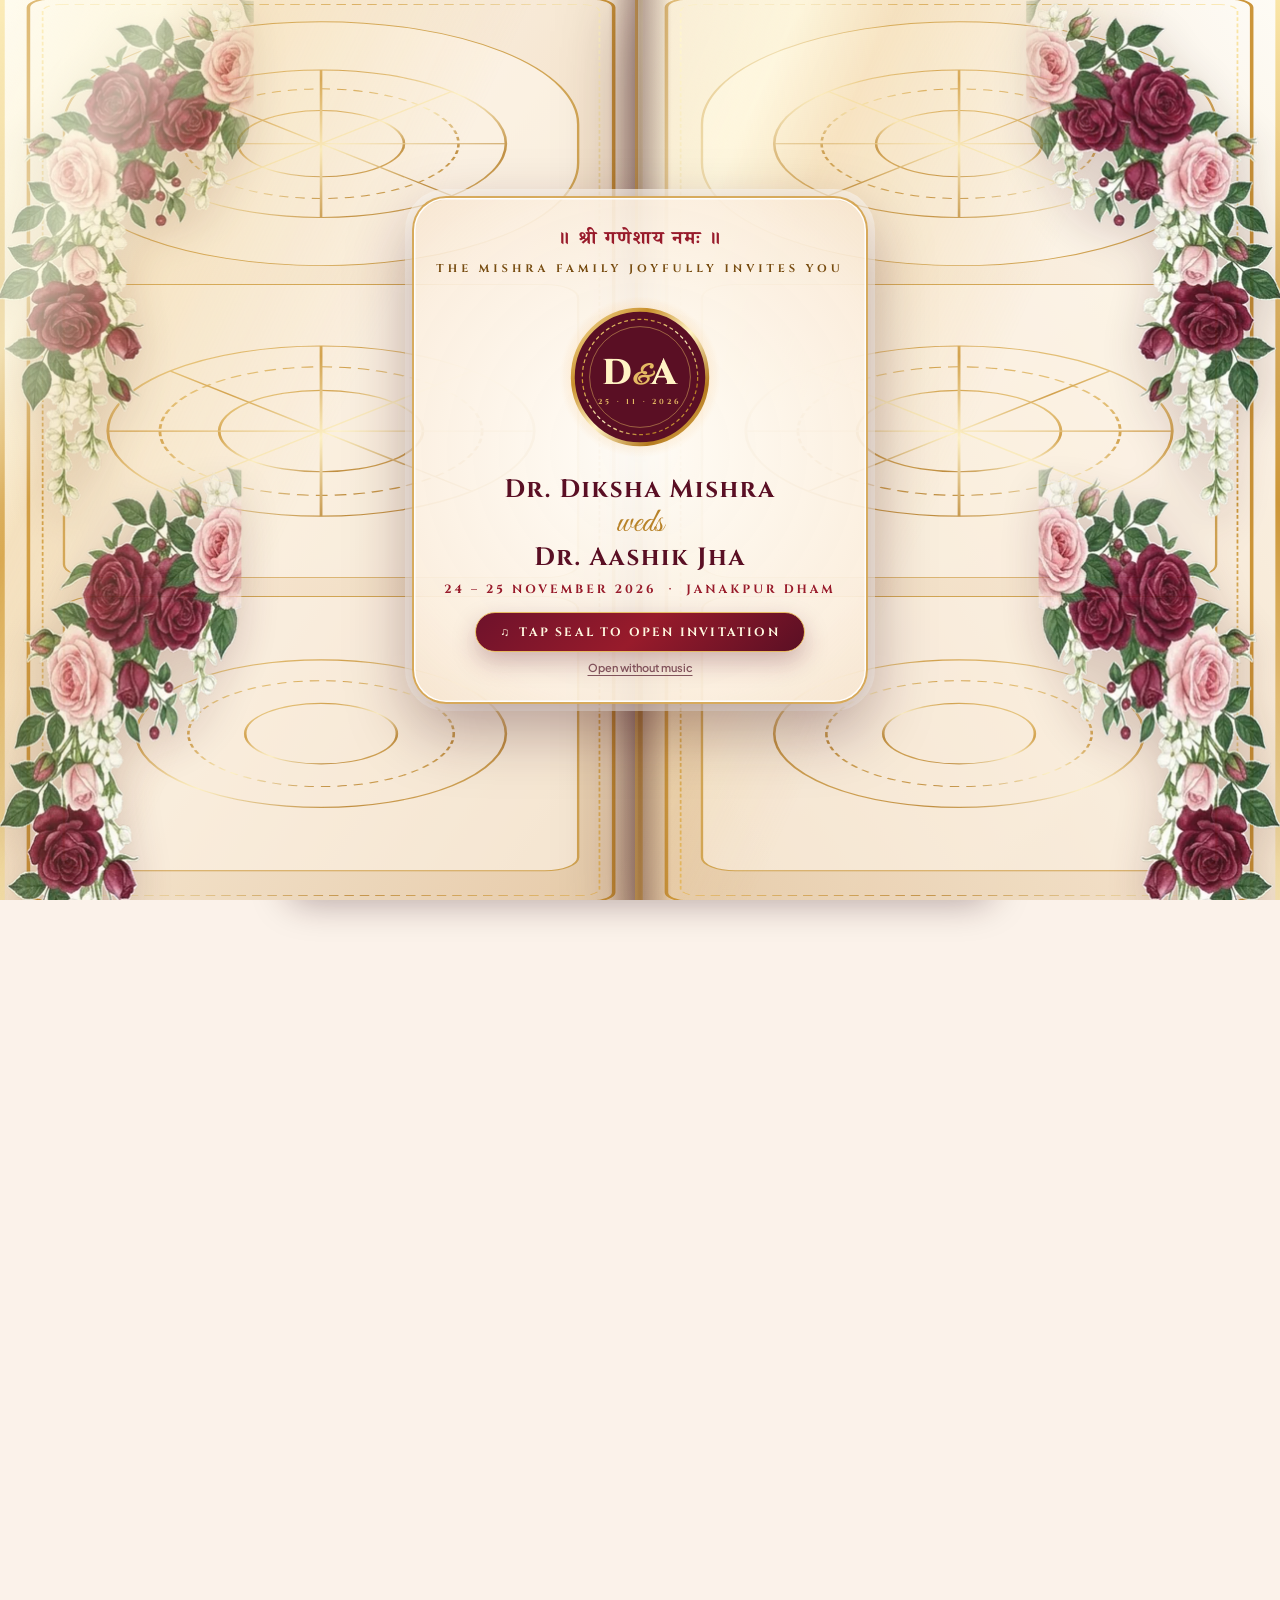
==== commit 91e194ab: "Launch unified Royal Couture Bridal Wedding Website for dikshamishra.com.np" ====
--- a/events.html
+++ b/events.html
@@ -1 +1 @@
-<!doctype html><html lang="en"><head><meta charset="utf-8"><meta name="viewport" content="width=device-width,initial-scale=1"><meta http-equiv="refresh" content="0;url=/"><title>Kalyani & Shuvam</title></head><body><script>location.replace('./'+location.search+location.hash)</script><a href="/">Kalyani &amp; Shuvam — wedding announcement</a></body></html>
+<!doctype html><html lang="en"><head><meta charset="utf-8"><meta name="viewport" content="width=device-width,initial-scale=1"><meta http-equiv="refresh" content="0;url=/"><title>Dr. Diksha Mishra &amp; Dr. Aashik Jha — Shubh Vivah</title></head><body><script>location.replace('/')</script><a href="/">Dr. Diksha Mishra &amp; Dr. Aashik Jha — Wedding Invitation</a></body></html>
